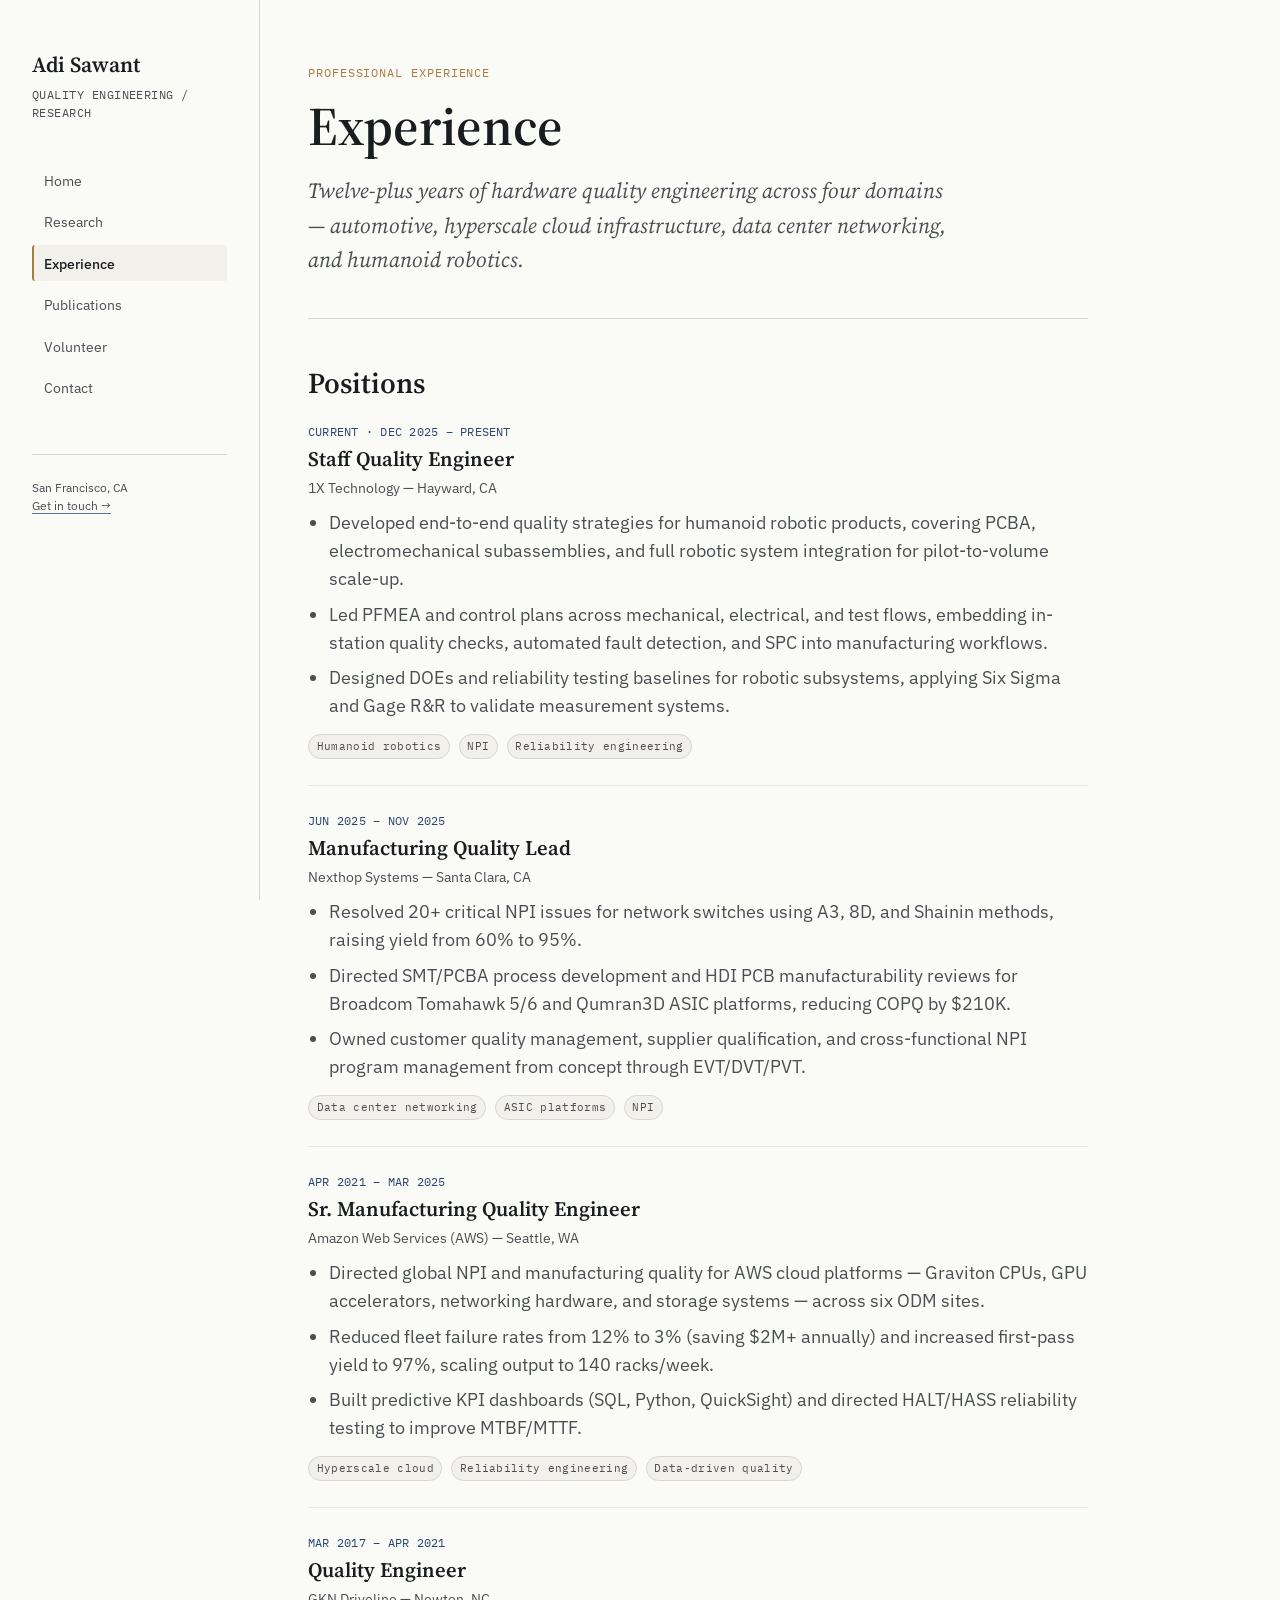
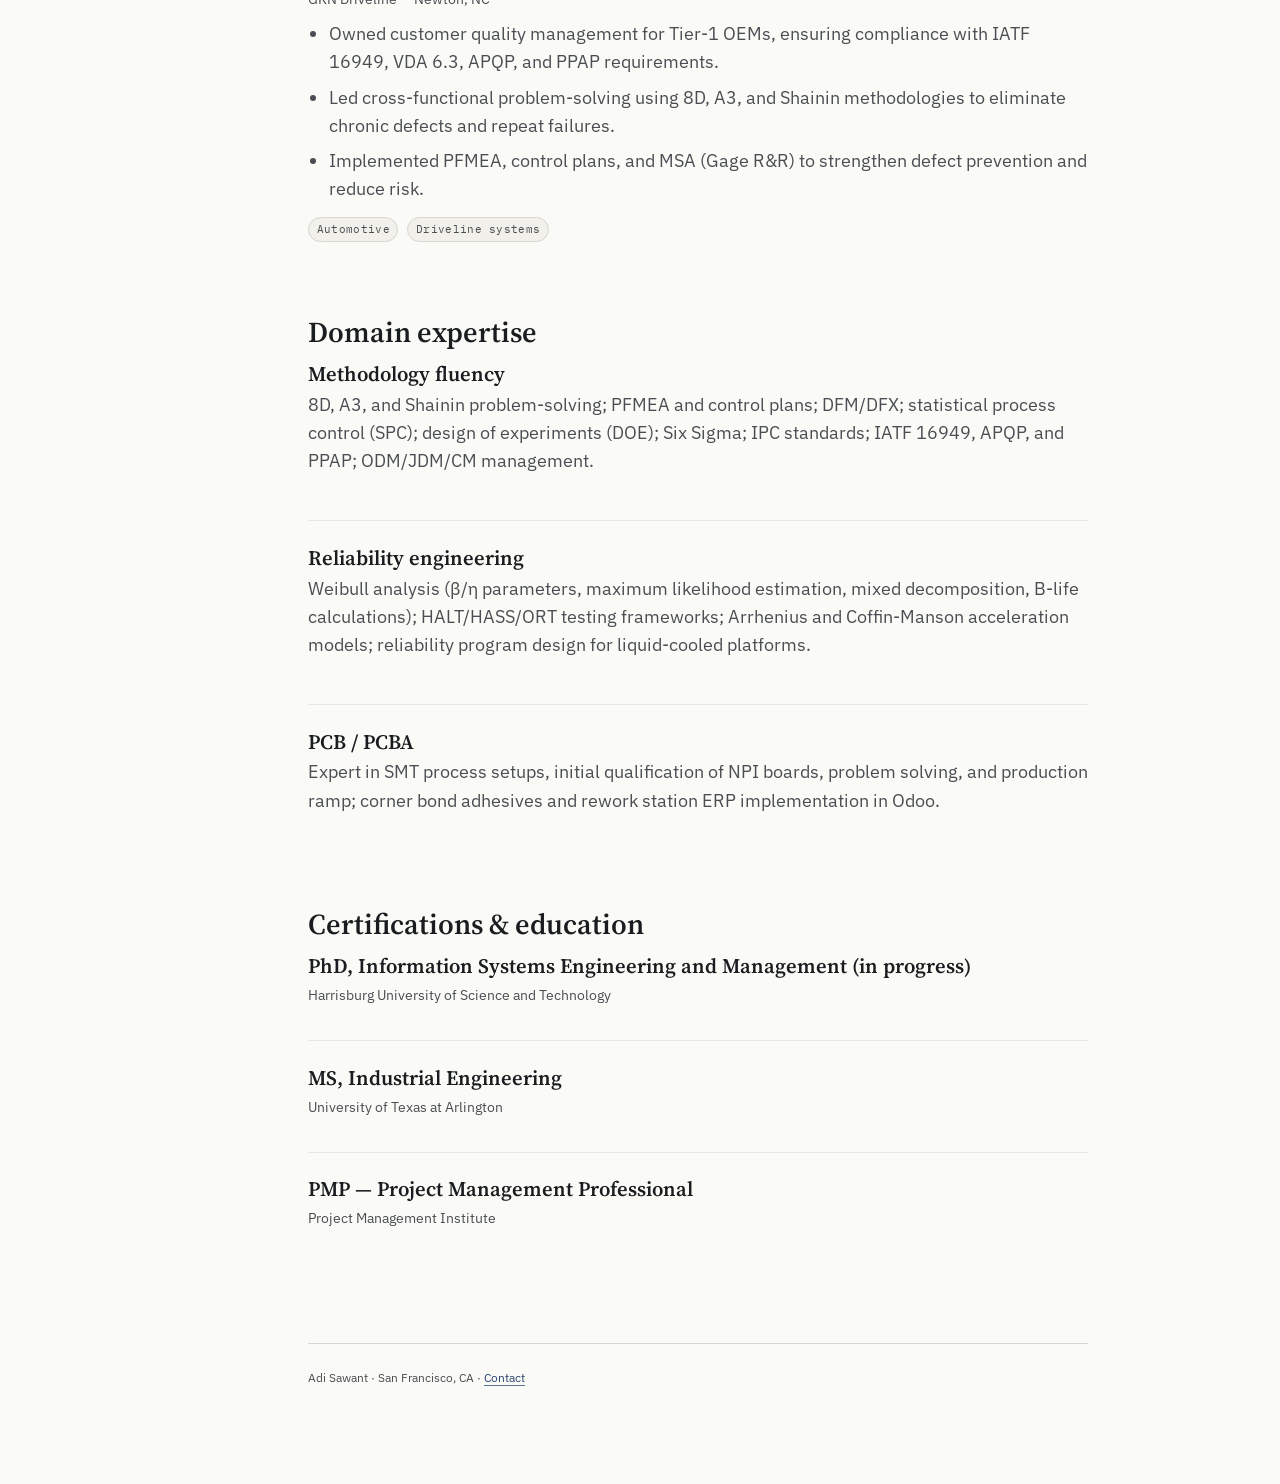
==== experience.html @ 8bb00362 "Rebuild site: PhD candidacy, updated experience, contact info" ====
<!DOCTYPE html>
<html lang="en">
<head>
<meta charset="UTF-8">
<meta name="viewport" content="width=device-width, initial-scale=1.0">
<title>Experience — Adi Sawant</title>
<meta name="description" content="Professional experience — hardware quality engineering across automotive, hyperscale cloud, data center networking, and robotics.">
<link rel="preconnect" href="https://fonts.googleapis.com">
<link href="https://fonts.googleapis.com/css2?family=Source+Serif+4:opsz,wght@8..60,400;8..60,600;8..60,700&family=IBM+Plex+Sans:wght@400;500;600&family=IBM+Plex+Mono:wght@400;500&display=swap" rel="stylesheet">
<link rel="stylesheet" href="styles.css">
</head>
<body>
<div class="layout">

  <nav class="nav-rail">
    <button class="nav-toggle" aria-expanded="false" aria-controls="nav-list" onclick="const l=document.getElementById('nav-list'); const open=l.classList.toggle('open'); this.setAttribute('aria-expanded', open);">☰ Menu</button>
    <div class="nav-brand">Adi Sawant</div>
    <span class="nav-tagline">Quality Engineering / Research</span>
    <ul class="nav-list" id="nav-list">
      <li><a href="index.html">Home</a></li>
      <li><a href="research.html">Research</a></li>
      <li><a href="experience.html" class="active">Experience</a></li>
      <li><a href="publications.html">Publications</a></li>
      <li><a href="volunteer.html">Volunteer</a></li>
      <li><a href="contact.html">Contact</a></li>
    </ul>
    <div class="nav-footer">
      San Francisco, CA<br>
      <a href="contact.html">Get in touch →</a>
    </div>
  </nav>

  <main>
    <div class="content">
      <span class="eyebrow">Professional Experience</span>
      <h1 class="page-title">Experience</h1>
      <p class="lede">Twelve-plus years of hardware quality engineering across four domains — automotive, hyperscale cloud infrastructure, data center networking, and humanoid robotics.</p>

      <hr class="rule">

      <h2 class="section-title">Positions</h2>

      <div class="entry">
        <span class="entry-meta">CURRENT · DEC 2025 – PRESENT</span>
        <h3>Staff Quality Engineer</h3>
        <span class="entry-org">1X Technology — Hayward, CA</span>
        <ul>
          <li>Developed end-to-end quality strategies for humanoid robotic products, covering PCBA, electromechanical subassemblies, and full robotic system integration for pilot-to-volume scale-up.</li>
          <li>Led PFMEA and control plans across mechanical, electrical, and test flows, embedding in-station quality checks, automated fault detection, and SPC into manufacturing workflows.</li>
          <li>Designed DOEs and reliability testing baselines for robotic subsystems, applying Six Sigma and Gage R&amp;R to validate measurement systems.</li>
        </ul>
        <div class="tag-row">
          <span class="tag">Humanoid robotics</span>
          <span class="tag">NPI</span>
          <span class="tag">Reliability engineering</span>
        </div>
      </div>

      <div class="entry">
        <span class="entry-meta">JUN 2025 – NOV 2025</span>
        <h3>Manufacturing Quality Lead</h3>
        <span class="entry-org">Nexthop Systems — Santa Clara, CA</span>
        <ul>
          <li>Resolved 20+ critical NPI issues for network switches using A3, 8D, and Shainin methods, raising yield from 60% to 95%.</li>
          <li>Directed SMT/PCBA process development and HDI PCB manufacturability reviews for Broadcom Tomahawk 5/6 and Qumran3D ASIC platforms, reducing COPQ by $210K.</li>
          <li>Owned customer quality management, supplier qualification, and cross-functional NPI program management from concept through EVT/DVT/PVT.</li>
        </ul>
        <div class="tag-row">
          <span class="tag">Data center networking</span>
          <span class="tag">ASIC platforms</span>
          <span class="tag">NPI</span>
        </div>
      </div>

      <div class="entry">
        <span class="entry-meta">APR 2021 – MAR 2025</span>
        <h3>Sr. Manufacturing Quality Engineer</h3>
        <span class="entry-org">Amazon Web Services (AWS) — Seattle, WA</span>
        <ul>
          <li>Directed global NPI and manufacturing quality for AWS cloud platforms — Graviton CPUs, GPU accelerators, networking hardware, and storage systems — across six ODM sites.</li>
          <li>Reduced fleet failure rates from 12% to 3% (saving $2M+ annually) and increased first-pass yield to 97%, scaling output to 140 racks/week.</li>
          <li>Built predictive KPI dashboards (SQL, Python, QuickSight) and directed HALT/HASS reliability testing to improve MTBF/MTTF.</li>
        </ul>
        <div class="tag-row">
          <span class="tag">Hyperscale cloud</span>
          <span class="tag">Reliability engineering</span>
          <span class="tag">Data-driven quality</span>
        </div>
      </div>

      <div class="entry">
        <span class="entry-meta">MAR 2017 – APR 2021</span>
        <h3>Quality Engineer</h3>
        <span class="entry-org">GKN Driveline — Newton, NC</span>
        <ul>
          <li>Owned customer quality management for Tier-1 OEMs, ensuring compliance with IATF 16949, VDA 6.3, APQP, and PPAP requirements.</li>
          <li>Led cross-functional problem-solving using 8D, A3, and Shainin methodologies to eliminate chronic defects and repeat failures.</li>
          <li>Implemented PFMEA, control plans, and MSA (Gage R&amp;R) to strengthen defect prevention and reduce risk.</li>
        </ul>
        <div class="tag-row">
          <span class="tag">Automotive</span>
          <span class="tag">Driveline systems</span>
        </div>
      </div>

      <h2 class="section-title">Domain expertise</h2>
      <div class="entry" style="border-top:none; padding-top:0;">
        <h3>Methodology fluency</h3>
        <p>8D, A3, and Shainin problem-solving; PFMEA and control plans; DFM/DFX; statistical process control (SPC); design of experiments (DOE); Six Sigma; IPC standards; IATF 16949, APQP, and PPAP; ODM/JDM/CM management.</p>
      </div>
      <div class="entry">
        <h3>Reliability engineering</h3>
        <p>Weibull analysis (β/η parameters, maximum likelihood estimation, mixed decomposition, B-life calculations); HALT/HASS/ORT testing frameworks; Arrhenius and Coffin-Manson acceleration models; reliability program design for liquid-cooled platforms.</p>
      </div>
      <div class="entry">
        <h3>PCB / PCBA</h3>
        <p>Expert in SMT process setups, initial qualification of NPI boards, problem solving, and production ramp; corner bond adhesives and rework station ERP implementation in Odoo.</p>
      </div>

      <h2 class="section-title">Certifications &amp; education</h2>
      <div class="entry" style="border-top:none; padding-top:0;">
        <h3>PhD, Information Systems Engineering and Management (in progress)</h3>
        <span class="entry-org">Harrisburg University of Science and Technology</span>
      </div>
      <div class="entry">
        <h3>MS, Industrial Engineering</h3>
        <span class="entry-org">University of Texas at Arlington</span>
      </div>
      <div class="entry">
        <h3>PMP — Project Management Professional</h3>
        <span class="entry-org">Project Management Institute</span>
      </div>

      <div class="page-footer">
        Adi Sawant · San Francisco, CA · <a href="contact.html">Contact</a>
      </div>
    </div>
  </main>

</div>
</body>
</html>
---- styles.css ----
/* ==========================================================================
   Adi Sawant — Scholarly / Research Profile
   Design tokens
   ========================================================================== */

:root {
  /* Color */
  --color-paper: #FAFAF7;
  --color-paper-alt: #F2F0EA;
  --color-ink: #1A1D1F;
  --color-ink-soft: #4A4E52;
  --color-slate: #2B4570;
  --color-slate-soft: #5B7299;
  --color-brass: #A87C3F;
  --color-rule: #D8D6D0;
  --color-rule-soft: #E8E6E0;

  /* Type */
  --font-display: 'Source Serif 4', Georgia, serif;
  --font-body: 'IBM Plex Sans', -apple-system, sans-serif;
  --font-mono: 'IBM Plex Mono', 'SF Mono', monospace;

  /* Scale */
  --step--1: clamp(0.83rem, 0.8rem + 0.15vw, 0.9rem);
  --step-0: clamp(1rem, 0.96rem + 0.2vw, 1.1rem);
  --step-1: clamp(1.2rem, 1.1rem + 0.4vw, 1.35rem);
  --step-2: clamp(1.5rem, 1.35rem + 0.7vw, 1.8rem);
  --step-3: clamp(1.9rem, 1.65rem + 1.1vw, 2.4rem);
  --step-4: clamp(2.4rem, 2rem + 1.8vw, 3.4rem);

  --nav-width: 260px;
  --content-max: 780px;
}

* { box-sizing: border-box; }

html {
  scroll-behavior: smooth;
}

@media (prefers-reduced-motion: reduce) {
  html { scroll-behavior: auto; }
  * { animation-duration: 0.01ms !important; transition-duration: 0.01ms !important; }
}

body {
  margin: 0;
  background: var(--color-paper);
  color: var(--color-ink);
  font-family: var(--font-body);
  font-size: var(--step-0);
  line-height: 1.6;
  -webkit-font-smoothing: antialiased;
}

h1, h2, h3, h4 {
  font-family: var(--font-display);
  font-weight: 600;
  line-height: 1.15;
  color: var(--color-ink);
  margin: 0 0 0.5em 0;
}

a {
  color: var(--color-slate);
  text-decoration: none;
  border-bottom: 1px solid var(--color-slate-soft);
  transition: border-color 0.15s ease, color 0.15s ease;
}

a:hover {
  color: var(--color-brass);
  border-color: var(--color-brass);
}

a:focus-visible,
button:focus-visible,
input:focus-visible,
textarea:focus-visible {
  outline: 2px solid var(--color-brass);
  outline-offset: 3px;
}

p { margin: 0 0 1.1em 0; color: var(--color-ink-soft); }

/* Layout: nav rail + content ------------------------------------------- */

.layout {
  display: flex;
  min-height: 100vh;
}

.nav-rail {
  width: var(--nav-width);
  flex-shrink: 0;
  padding: 3rem 2rem;
  border-right: 1px solid var(--color-rule);
  position: sticky;
  top: 0;
  height: 100vh;
  overflow-y: auto;
}

.nav-brand {
  font-family: var(--font-display);
  font-size: var(--step-1);
  font-weight: 600;
  margin-bottom: 0.15em;
}

.nav-tagline {
  font-family: var(--font-mono);
  font-size: 0.72rem;
  letter-spacing: 0.04em;
  color: var(--color-ink-soft);
  text-transform: uppercase;
  margin-bottom: 2.5rem;
  display: block;
}

.nav-list {
  list-style: none;
  padding: 0;
  margin: 0;
}

.nav-list li { margin-bottom: 0.35rem; }

.nav-list a {
  display: block;
  border-bottom: none;
  font-size: var(--step--1);
  color: var(--color-ink-soft);
  padding: 0.4rem 0.6rem;
  border-radius: 3px;
  border-left: 2px solid transparent;
}

.nav-list a:hover {
  color: var(--color-ink);
  background: var(--color-paper-alt);
}

.nav-list a.active {
  color: var(--color-ink);
  border-left: 2px solid var(--color-brass);
  background: var(--color-paper-alt);
  font-weight: 500;
}

.nav-list .eyebrow {
  font-family: var(--font-mono);
  font-size: 0.65rem;
  letter-spacing: 0.06em;
  color: var(--color-brass);
  margin-right: 0.5em;
}

.nav-footer {
  margin-top: 3rem;
  padding-top: 1.5rem;
  border-top: 1px solid var(--color-rule);
  font-size: 0.72rem;
  color: var(--color-ink-soft);
}

.nav-footer a { color: var(--color-ink-soft); }

main {
  flex: 1;
  padding: 4rem 3rem 6rem;
  max-width: 980px;
}

.content {
  max-width: var(--content-max);
}

/* Mobile nav toggle ------------------------------------------------------ */

.nav-toggle {
  display: none;
}

@media (max-width: 880px) {
  .layout { flex-direction: column; }

  .nav-rail {
    width: 100%;
    height: auto;
    position: relative;
    border-right: none;
    border-bottom: 1px solid var(--color-rule);
    padding: 1.5rem;
  }

  .nav-tagline { margin-bottom: 1rem; }

  .nav-list {
    display: none;
  }

  .nav-list.open { display: block; }

  .nav-toggle {
    display: inline-flex;
    align-items: center;
    gap: 0.5em;
    background: none;
    border: 1px solid var(--color-rule);
    color: var(--color-ink);
    font-family: var(--font-mono);
    font-size: 0.75rem;
    padding: 0.5em 0.9em;
    border-radius: 3px;
    cursor: pointer;
    margin-bottom: 1rem;
  }

  main { padding: 2.5rem 1.5rem 4rem; }
}

/* Type utilities ---------------------------------------------------------- */

.eyebrow {
  font-family: var(--font-mono);
  font-size: 0.72rem;
  letter-spacing: 0.08em;
  text-transform: uppercase;
  color: var(--color-brass);
  display: block;
  margin-bottom: 0.8rem;
}

h1.page-title { font-size: var(--step-4); margin-bottom: 0.3em; }
h2.section-title { font-size: var(--step-2); margin-top: 3rem; }
h3.sub-title { font-size: var(--step-1); margin-top: 2rem; }

.lede {
  font-size: var(--step-1);
  color: var(--color-ink-soft);
  font-family: var(--font-display);
  font-style: italic;
  max-width: 640px;
}

/* Rules & dividers -------------------------------------------------------- */

hr.rule {
  border: none;
  border-top: 1px solid var(--color-rule);
  margin: 2.5rem 0;
}

/* Cards / entries ----------------------------------------------------------- */

.entry {
  border-top: 1px solid var(--color-rule-soft);
  padding: 1.6rem 0;
}

.entry:first-of-type { border-top: none; padding-top: 0.5rem; }

.entry-meta {
  font-family: var(--font-mono);
  font-size: 0.75rem;
  color: var(--color-slate);
  letter-spacing: 0.02em;
  display: block;
  margin-bottom: 0.4rem;
}

.entry h3 { margin-bottom: 0.2em; }

.entry-org {
  color: var(--color-ink-soft);
  font-size: var(--step--1);
  margin-bottom: 0.6em;
  display: block;
}

.entry ul {
  margin: 0.6em 0 0 0;
  padding-left: 1.2em;
  color: var(--color-ink-soft);
}

.entry li { margin-bottom: 0.4em; }

/* Tags ---------------------------------------------------------------------- */

.tag-row {
  display: flex;
  flex-wrap: wrap;
  gap: 0.5em;
  margin-top: 0.8em;
}

.tag {
  font-family: var(--font-mono);
  font-size: 0.68rem;
  letter-spacing: 0.03em;
  color: var(--color-ink-soft);
  border: 1px solid var(--color-rule);
  padding: 0.25em 0.7em;
  border-radius: 20px;
  background: var(--color-paper-alt);
}

/* Callout / spec annotation (signature element) ----------------------------- */

.spec-note {
  position: relative;
  padding-left: 1.4em;
  font-family: var(--font-mono);
  font-size: 0.78rem;
  color: var(--color-ink-soft);
  border-left: 1px solid var(--color-brass);
  margin: 2.5rem 0;
  padding: 0.2rem 0 0.2rem 1.4em;
}

.spec-note strong {
  color: var(--color-ink);
  font-weight: 600;
}

/* Credential grid (About page signature) ------------------------------------ */

.credential-grid {
  display: grid;
  grid-template-columns: repeat(auto-fit, minmax(200px, 1fr));
  gap: 0;
  margin: 2.5rem 0;
  border-top: 1px solid var(--color-rule);
  border-left: 1px solid var(--color-rule);
}

.credential {
  padding: 1.4rem 1.5rem;
  border-right: 1px solid var(--color-rule);
  border-bottom: 1px solid var(--color-rule);
  position: relative;
}

.credential .tick {
  font-family: var(--font-mono);
  font-size: 0.65rem;
  color: var(--color-brass);
  letter-spacing: 0.05em;
  display: block;
  margin-bottom: 0.5em;
}

.credential .value {
  font-family: var(--font-display);
  font-size: var(--step-1);
  display: block;
  margin-bottom: 0.15em;
}

.credential .label {
  font-size: 0.78rem;
  color: var(--color-ink-soft);
}

/* Buttons / links as CTAs ---------------------------------------------------- */

.btn {
  display: inline-block;
  font-family: var(--font-mono);
  font-size: 0.8rem;
  letter-spacing: 0.02em;
  padding: 0.65em 1.3em;
  border: 1px solid var(--color-ink);
  border-radius: 3px;
  color: var(--color-ink);
  background: transparent;
}

.btn:hover {
  background: var(--color-ink);
  color: var(--color-paper);
  border-color: var(--color-ink);
}

.btn-row { display: flex; gap: 0.8em; flex-wrap: wrap; margin-top: 1.5rem; }

/* Footer ---------------------------------------------------------------------- */

.page-footer {
  margin-top: 5rem;
  padding-top: 1.5rem;
  border-top: 1px solid var(--color-rule);
  font-size: 0.78rem;
  color: var(--color-ink-soft);
}

/* Contact form ------------------------------------------------------------------ */

.contact-list {
  list-style: none;
  padding: 0;
  margin: 2rem 0;
}

.contact-list li {
  padding: 1rem 0;
  border-top: 1px solid var(--color-rule-soft);
  display: flex;
  align-items: baseline;
  gap: 1rem;
}

.contact-list .contact-label {
  font-family: var(--font-mono);
  font-size: 0.72rem;
  text-transform: uppercase;
  letter-spacing: 0.05em;
  color: var(--color-ink-soft);
  width: 90px;
  flex-shrink: 0;
}
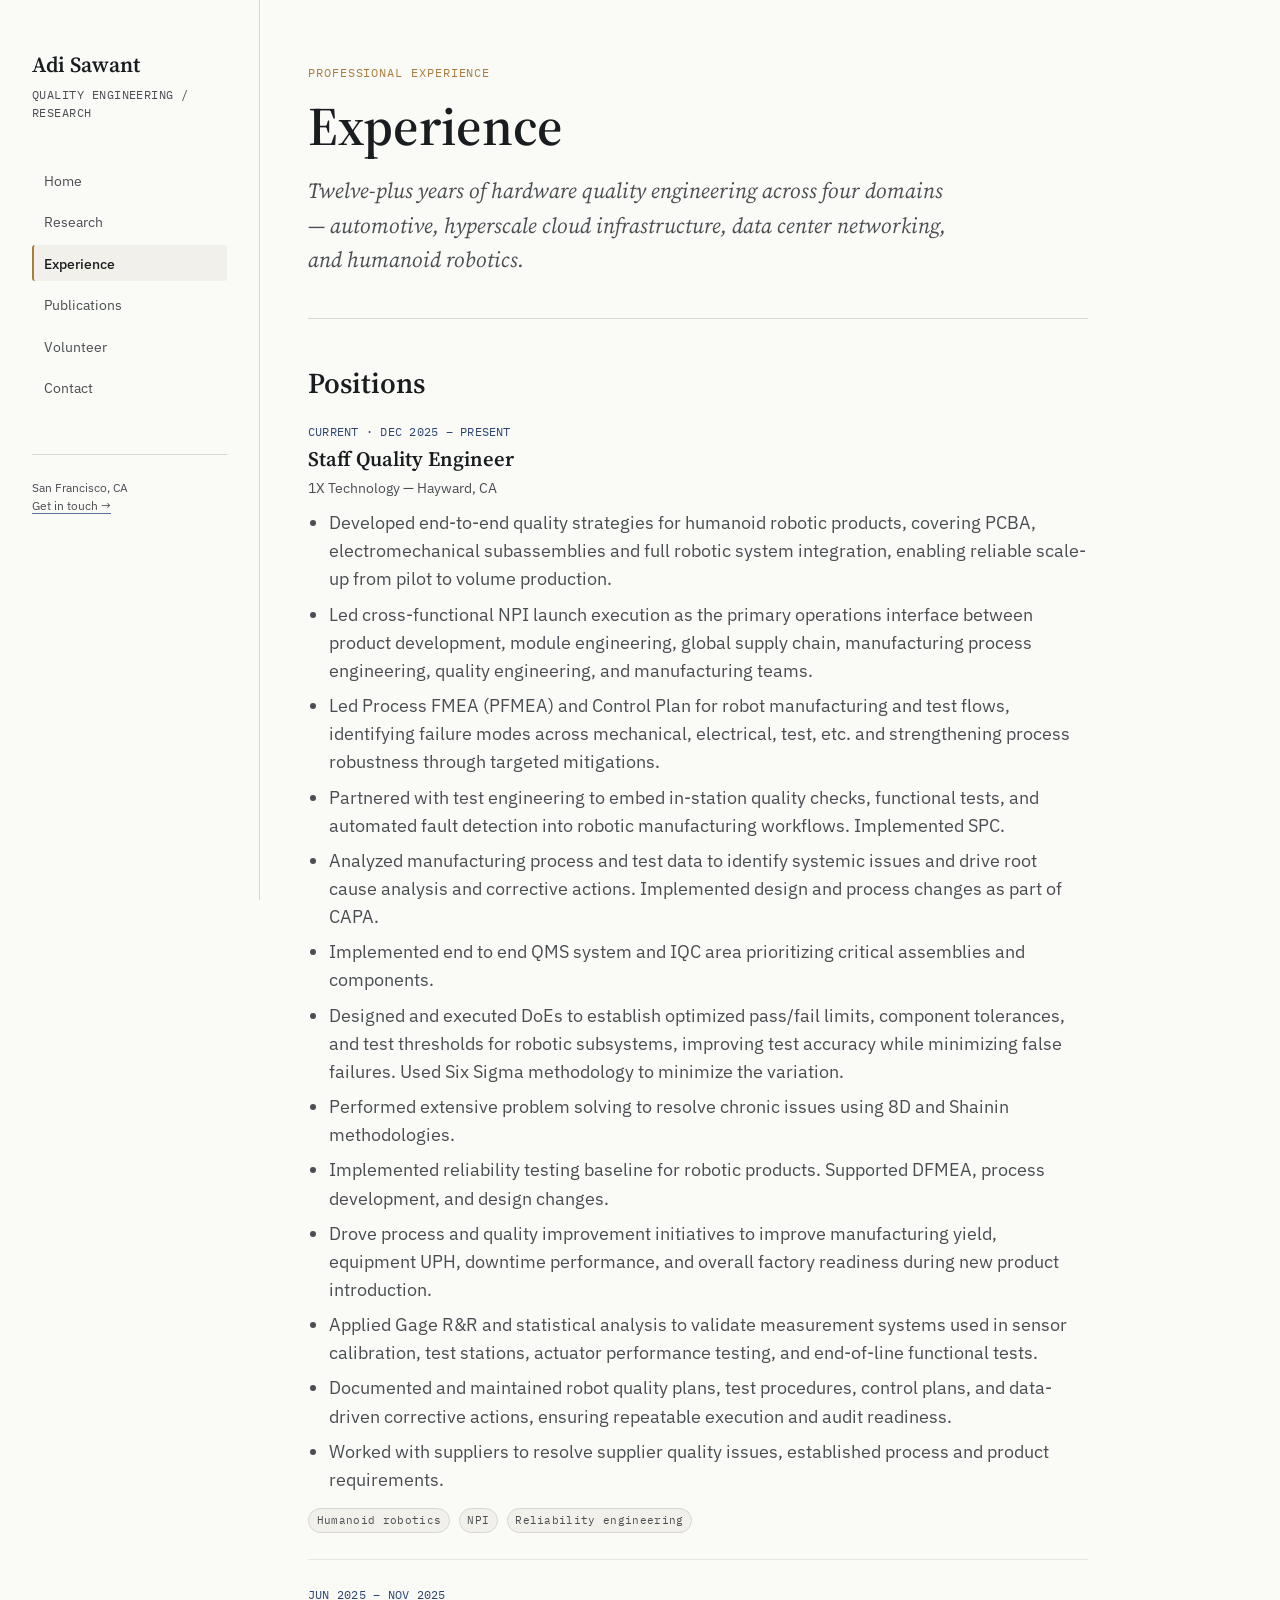
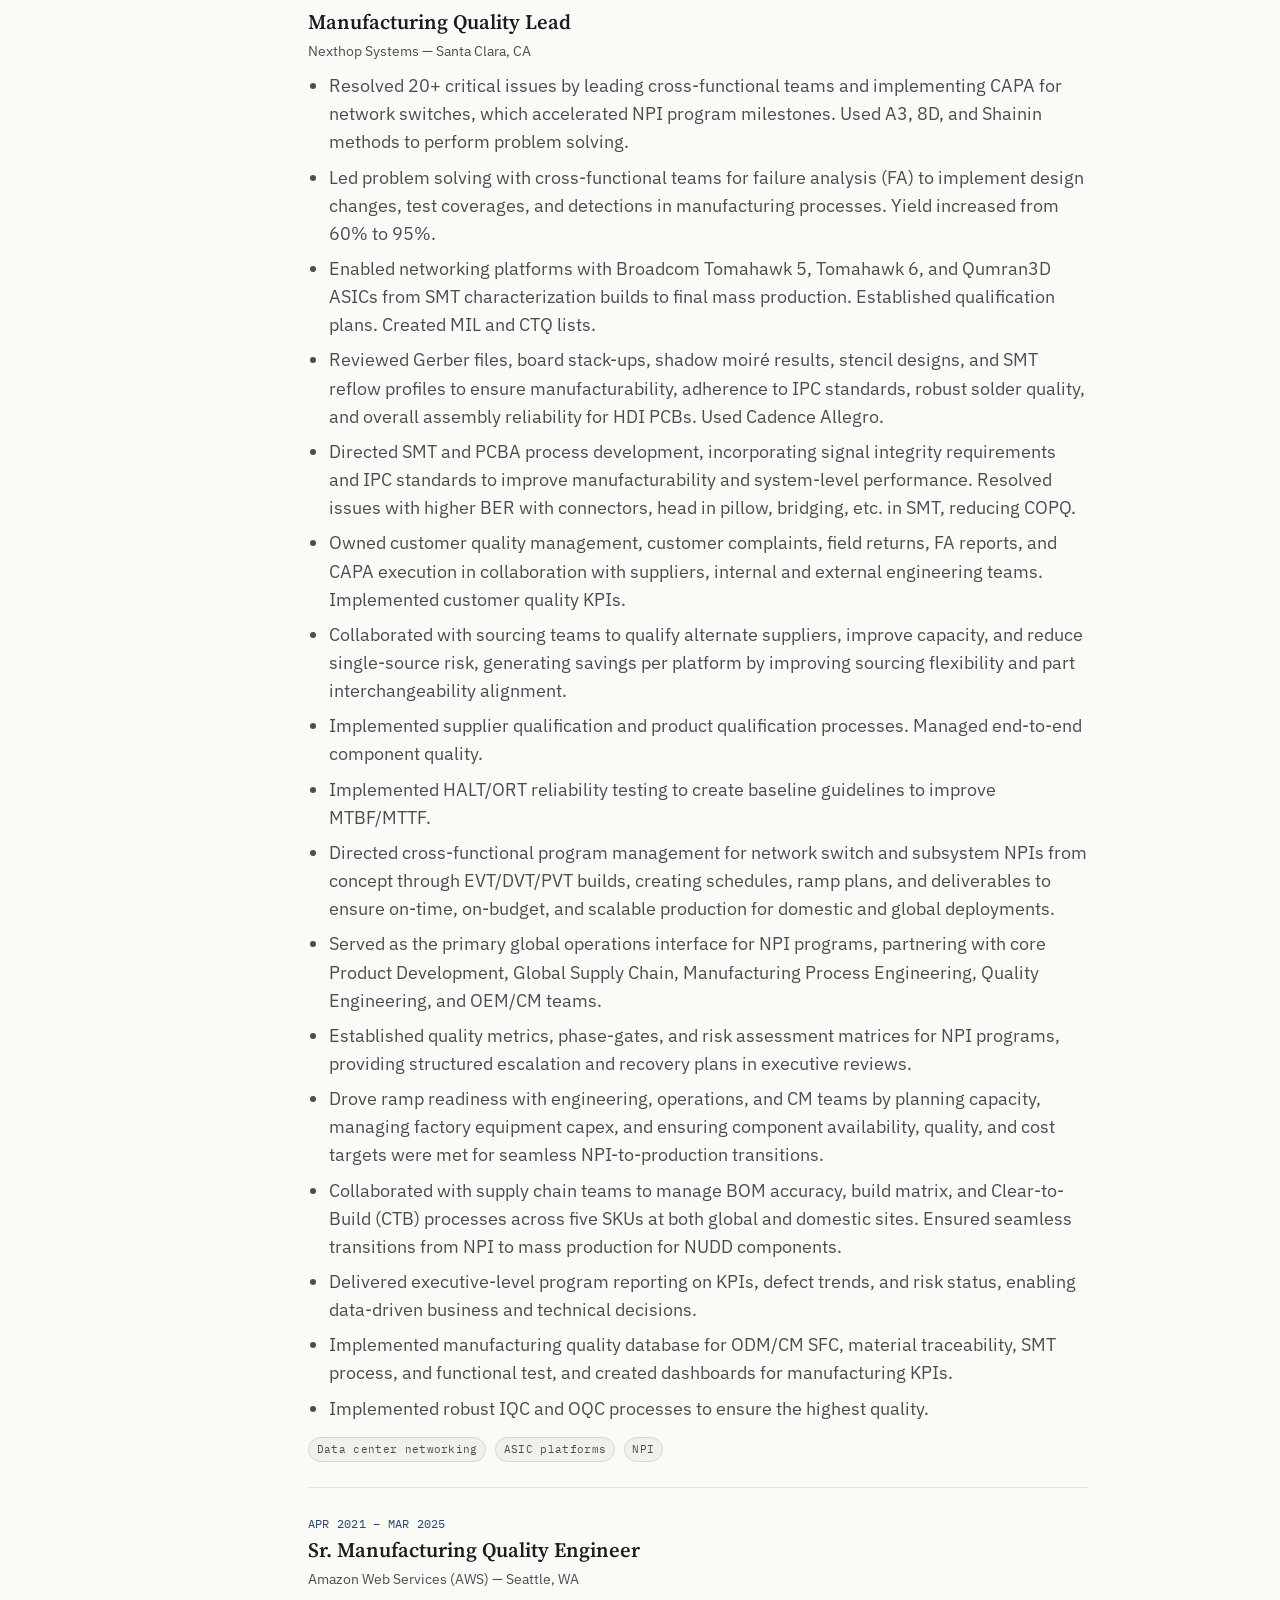
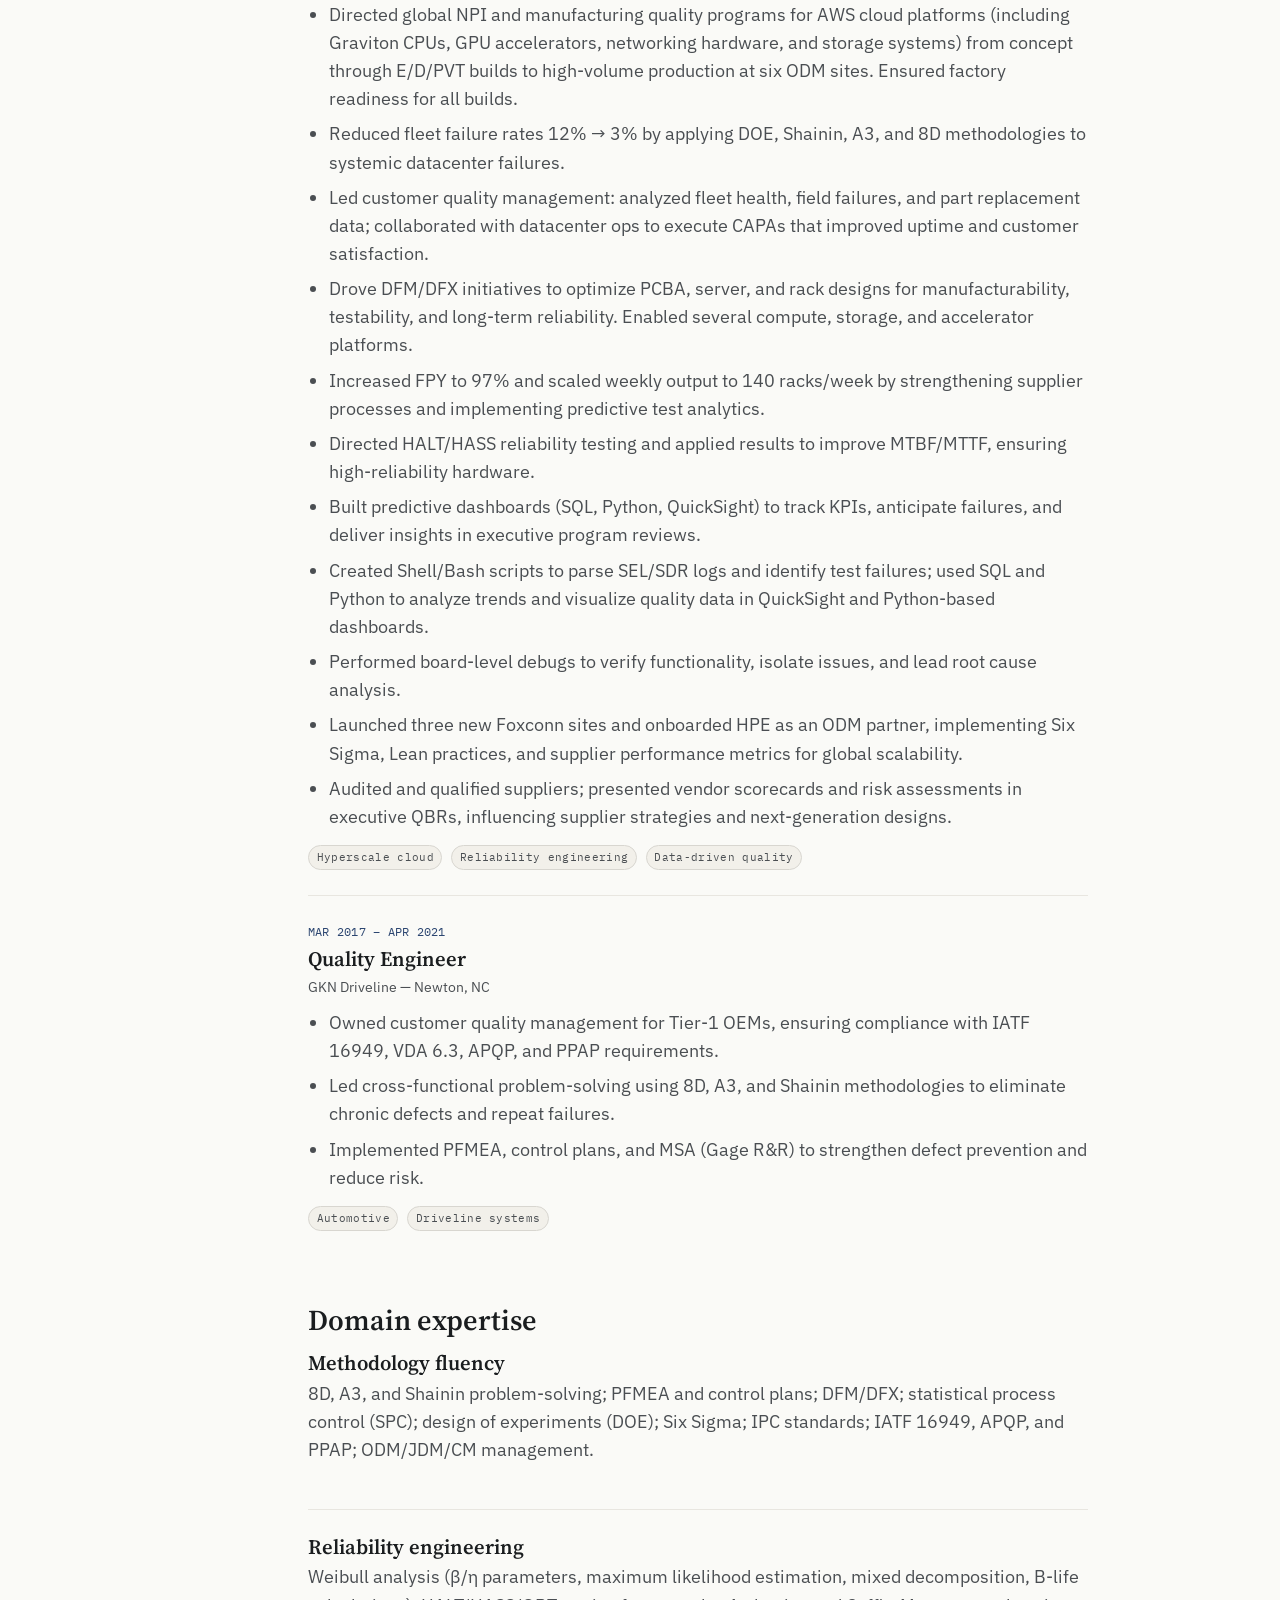
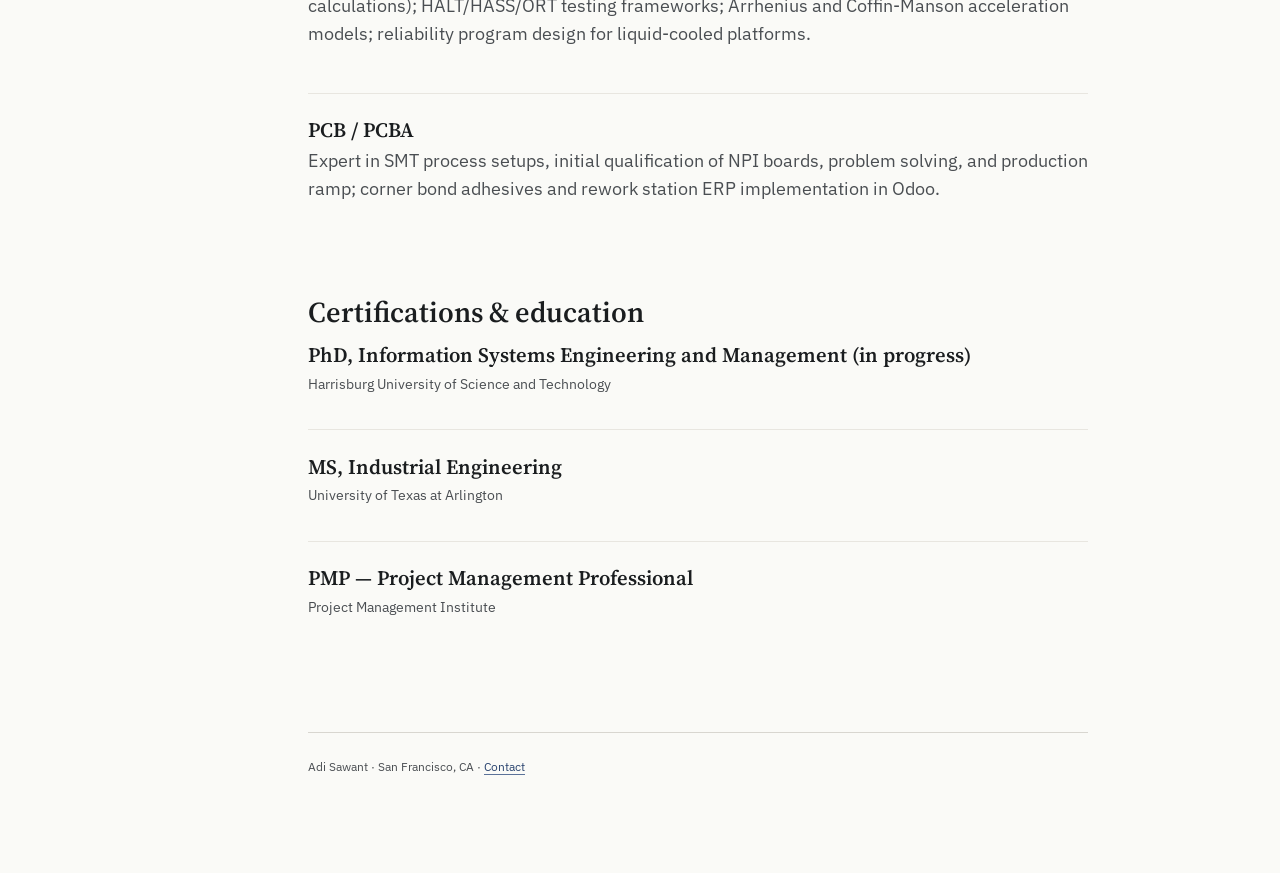
==== commit 57b7ea9e: "Expand experience section with full resume responsibilities, remove dollar figures" ====
--- a/experience.html
+++ b/experience.html
@@ -45,9 +45,19 @@
         <h3>Staff Quality Engineer</h3>
         <span class="entry-org">1X Technology — Hayward, CA</span>
         <ul>
-          <li>Developed end-to-end quality strategies for humanoid robotic products, covering PCBA, electromechanical subassemblies, and full robotic system integration for pilot-to-volume scale-up.</li>
-          <li>Led PFMEA and control plans across mechanical, electrical, and test flows, embedding in-station quality checks, automated fault detection, and SPC into manufacturing workflows.</li>
-          <li>Designed DOEs and reliability testing baselines for robotic subsystems, applying Six Sigma and Gage R&amp;R to validate measurement systems.</li>
+          <li>Developed end-to-end quality strategies for humanoid robotic products, covering PCBA, electromechanical subassemblies and full robotic system integration, enabling reliable scale-up from pilot to volume production.</li>
+          <li>Led cross-functional NPI launch execution as the primary operations interface between product development, module engineering, global supply chain, manufacturing process engineering, quality engineering, and manufacturing teams.</li>
+          <li>Led Process FMEA (PFMEA) and Control Plan for robot manufacturing and test flows, identifying failure modes across mechanical, electrical, test, etc. and strengthening process robustness through targeted mitigations.</li>
+          <li>Partnered with test engineering to embed in-station quality checks, functional tests, and automated fault detection into robotic manufacturing workflows. Implemented SPC.</li>
+          <li>Analyzed manufacturing process and test data to identify systemic issues and drive root cause analysis and corrective actions. Implemented design and process changes as part of CAPA.</li>
+          <li>Implemented end to end QMS system and IQC area prioritizing critical assemblies and components.</li>
+          <li>Designed and executed DoEs to establish optimized pass/fail limits, component tolerances, and test thresholds for robotic subsystems, improving test accuracy while minimizing false failures. Used Six Sigma methodology to minimize the variation.</li>
+          <li>Performed extensive problem solving to resolve chronic issues using 8D and Shainin methodologies.</li>
+          <li>Implemented reliability testing baseline for robotic products. Supported DFMEA, process development, and design changes.</li>
+          <li>Drove process and quality improvement initiatives to improve manufacturing yield, equipment UPH, downtime performance, and overall factory readiness during new product introduction.</li>
+          <li>Applied Gage R&amp;R and statistical analysis to validate measurement systems used in sensor calibration, test stations, actuator performance testing, and end-of-line functional tests.</li>
+          <li>Documented and maintained robot quality plans, test procedures, control plans, and data-driven corrective actions, ensuring repeatable execution and audit readiness.</li>
+          <li>Worked with suppliers to resolve supplier quality issues, established process and product requirements.</li>
         </ul>
         <div class="tag-row">
           <span class="tag">Humanoid robotics</span>
@@ -61,9 +71,23 @@
         <h3>Manufacturing Quality Lead</h3>
         <span class="entry-org">Nexthop Systems — Santa Clara, CA</span>
         <ul>
-          <li>Resolved 20+ critical NPI issues for network switches using A3, 8D, and Shainin methods, raising yield from 60% to 95%.</li>
-          <li>Directed SMT/PCBA process development and HDI PCB manufacturability reviews for Broadcom Tomahawk 5/6 and Qumran3D ASIC platforms, reducing COPQ by $210K.</li>
-          <li>Owned customer quality management, supplier qualification, and cross-functional NPI program management from concept through EVT/DVT/PVT.</li>
+          <li>Resolved 20+ critical issues by leading cross-functional teams and implementing CAPA for network switches, which accelerated NPI program milestones. Used A3, 8D, and Shainin methods to perform problem solving.</li>
+          <li>Led problem solving with cross-functional teams for failure analysis (FA) to implement design changes, test coverages, and detections in manufacturing processes. Yield increased from 60% to 95%.</li>
+          <li>Enabled networking platforms with Broadcom Tomahawk 5, Tomahawk 6, and Qumran3D ASICs from SMT characterization builds to final mass production. Established qualification plans. Created MIL and CTQ lists.</li>
+          <li>Reviewed Gerber files, board stack-ups, shadow moiré results, stencil designs, and SMT reflow profiles to ensure manufacturability, adherence to IPC standards, robust solder quality, and overall assembly reliability for HDI PCBs. Used Cadence Allegro.</li>
+          <li>Directed SMT and PCBA process development, incorporating signal integrity requirements and IPC standards to improve manufacturability and system-level performance. Resolved issues with higher BER with connectors, head in pillow, bridging, etc. in SMT, reducing COPQ.</li>
+          <li>Owned customer quality management, customer complaints, field returns, FA reports, and CAPA execution in collaboration with suppliers, internal and external engineering teams. Implemented customer quality KPIs.</li>
+          <li>Collaborated with sourcing teams to qualify alternate suppliers, improve capacity, and reduce single-source risk, generating savings per platform by improving sourcing flexibility and part interchangeability alignment.</li>
+          <li>Implemented supplier qualification and product qualification processes. Managed end-to-end component quality.</li>
+          <li>Implemented HALT/ORT reliability testing to create baseline guidelines to improve MTBF/MTTF.</li>
+          <li>Directed cross-functional program management for network switch and subsystem NPIs from concept through EVT/DVT/PVT builds, creating schedules, ramp plans, and deliverables to ensure on-time, on-budget, and scalable production for domestic and global deployments.</li>
+          <li>Served as the primary global operations interface for NPI programs, partnering with core Product Development, Global Supply Chain, Manufacturing Process Engineering, Quality Engineering, and OEM/CM teams.</li>
+          <li>Established quality metrics, phase-gates, and risk assessment matrices for NPI programs, providing structured escalation and recovery plans in executive reviews.</li>
+          <li>Drove ramp readiness with engineering, operations, and CM teams by planning capacity, managing factory equipment capex, and ensuring component availability, quality, and cost targets were met for seamless NPI-to-production transitions.</li>
+          <li>Collaborated with supply chain teams to manage BOM accuracy, build matrix, and Clear-to-Build (CTB) processes across five SKUs at both global and domestic sites. Ensured seamless transitions from NPI to mass production for NUDD components.</li>
+          <li>Delivered executive-level program reporting on KPIs, defect trends, and risk status, enabling data-driven business and technical decisions.</li>
+          <li>Implemented manufacturing quality database for ODM/CM SFC, material traceability, SMT process, and functional test, and created dashboards for manufacturing KPIs.</li>
+          <li>Implemented robust IQC and OQC processes to ensure the highest quality.</li>
         </ul>
         <div class="tag-row">
           <span class="tag">Data center networking</span>
@@ -77,9 +101,17 @@
         <h3>Sr. Manufacturing Quality Engineer</h3>
         <span class="entry-org">Amazon Web Services (AWS) — Seattle, WA</span>
         <ul>
-          <li>Directed global NPI and manufacturing quality for AWS cloud platforms — Graviton CPUs, GPU accelerators, networking hardware, and storage systems — across six ODM sites.</li>
-          <li>Reduced fleet failure rates from 12% to 3% (saving $2M+ annually) and increased first-pass yield to 97%, scaling output to 140 racks/week.</li>
-          <li>Built predictive KPI dashboards (SQL, Python, QuickSight) and directed HALT/HASS reliability testing to improve MTBF/MTTF.</li>
+          <li>Directed global NPI and manufacturing quality programs for AWS cloud platforms (including Graviton CPUs, GPU accelerators, networking hardware, and storage systems) from concept through E/D/PVT builds to high-volume production at six ODM sites. Ensured factory readiness for all builds.</li>
+          <li>Reduced fleet failure rates 12% → 3% by applying DOE, Shainin, A3, and 8D methodologies to systemic datacenter failures.</li>
+          <li>Led customer quality management: analyzed fleet health, field failures, and part replacement data; collaborated with datacenter ops to execute CAPAs that improved uptime and customer satisfaction.</li>
+          <li>Drove DFM/DFX initiatives to optimize PCBA, server, and rack designs for manufacturability, testability, and long-term reliability. Enabled several compute, storage, and accelerator platforms.</li>
+          <li>Increased FPY to 97% and scaled weekly output to 140 racks/week by strengthening supplier processes and implementing predictive test analytics.</li>
+          <li>Directed HALT/HASS reliability testing and applied results to improve MTBF/MTTF, ensuring high-reliability hardware.</li>
+          <li>Built predictive dashboards (SQL, Python, QuickSight) to track KPIs, anticipate failures, and deliver insights in executive program reviews.</li>
+          <li>Created Shell/Bash scripts to parse SEL/SDR logs and identify test failures; used SQL and Python to analyze trends and visualize quality data in QuickSight and Python-based dashboards.</li>
+          <li>Performed board-level debugs to verify functionality, isolate issues, and lead root cause analysis.</li>
+          <li>Launched three new Foxconn sites and onboarded HPE as an ODM partner, implementing Six Sigma, Lean practices, and supplier performance metrics for global scalability.</li>
+          <li>Audited and qualified suppliers; presented vendor scorecards and risk assessments in executive QBRs, influencing supplier strategies and next-generation designs.</li>
         </ul>
         <div class="tag-row">
           <span class="tag">Hyperscale cloud</span>
